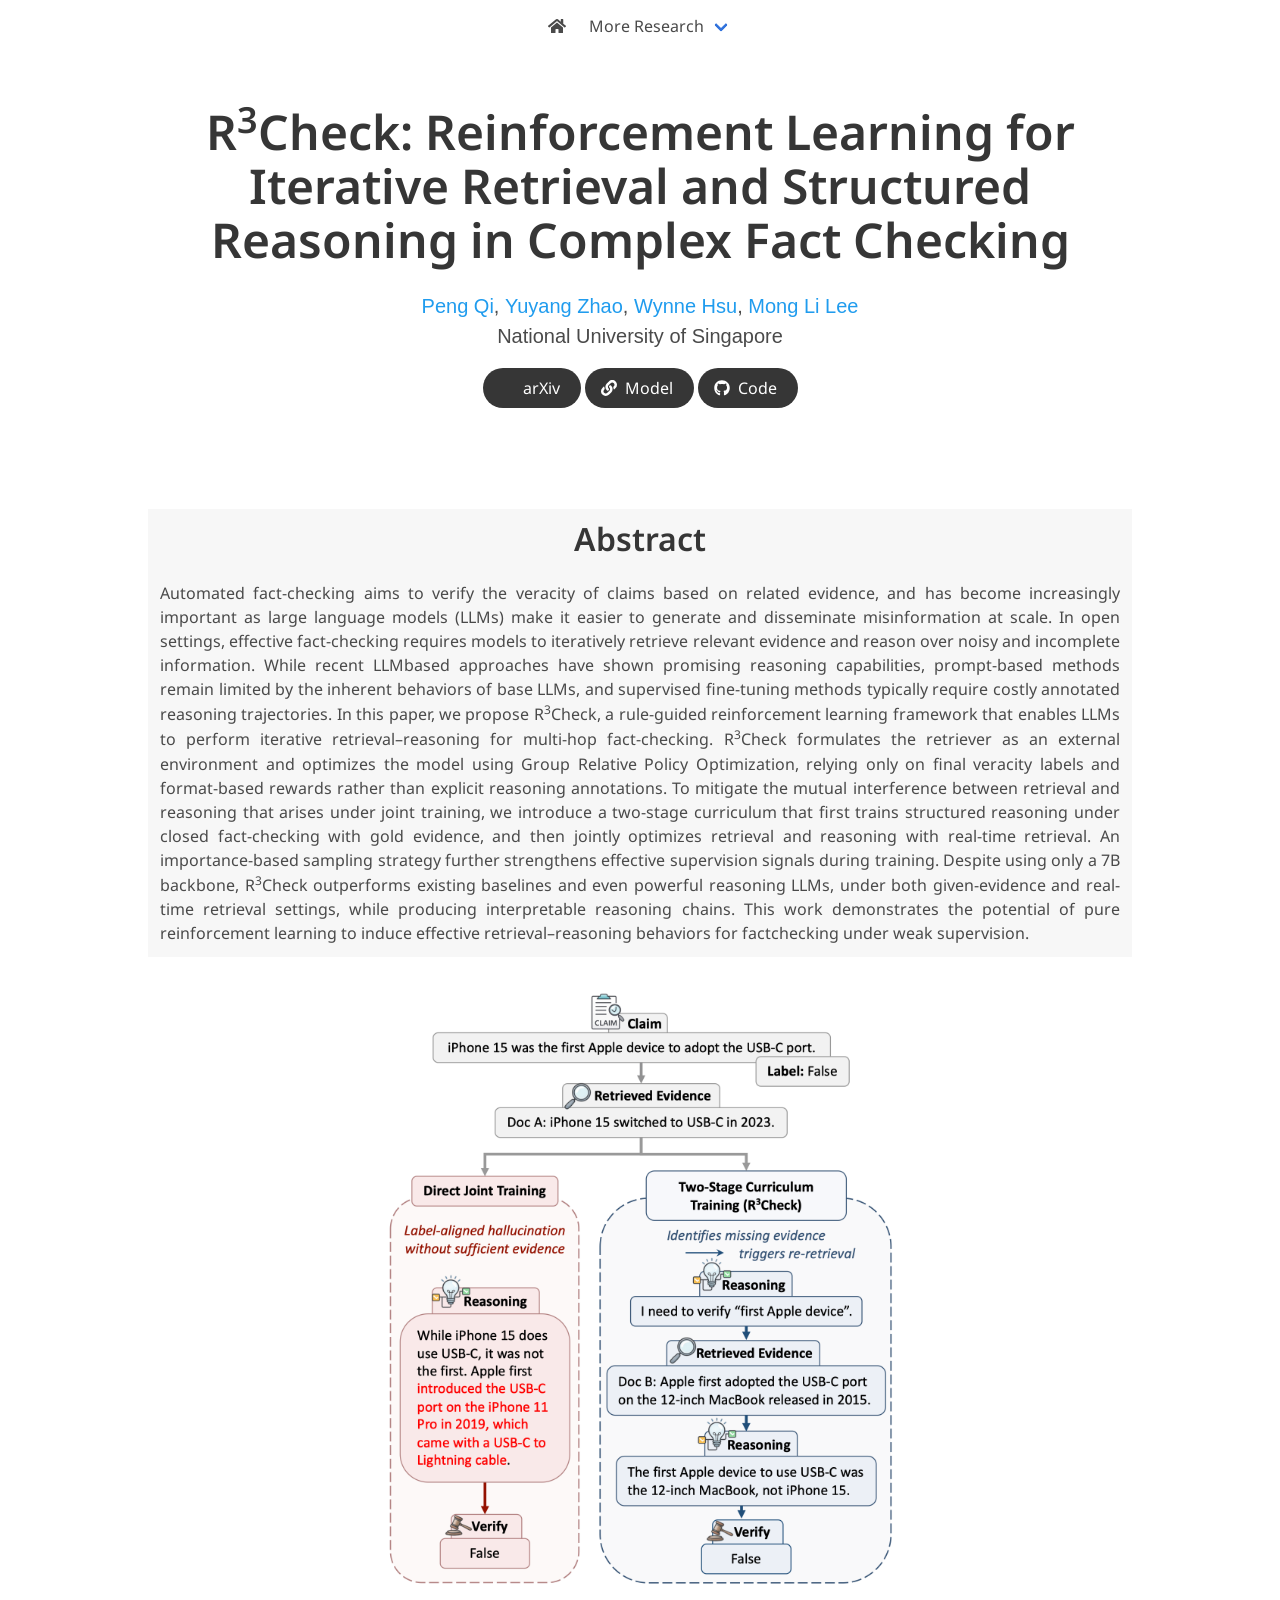
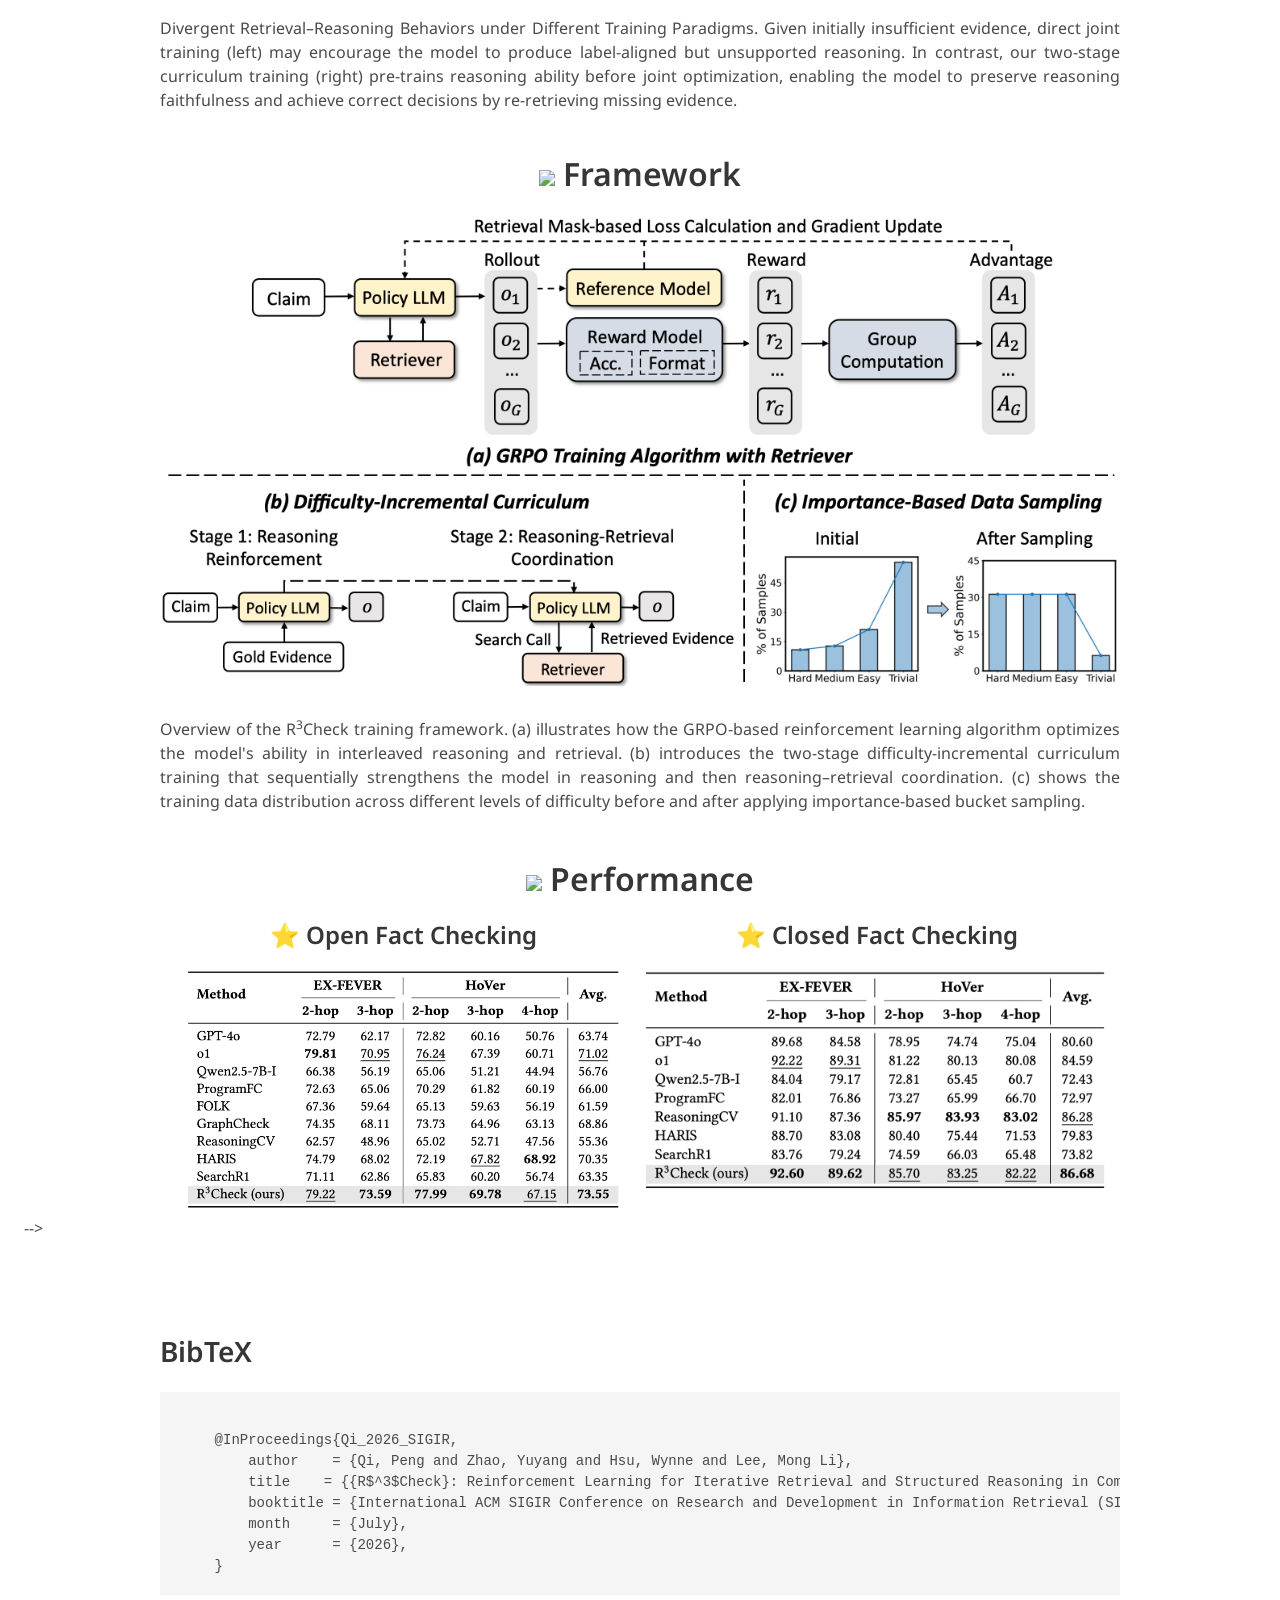
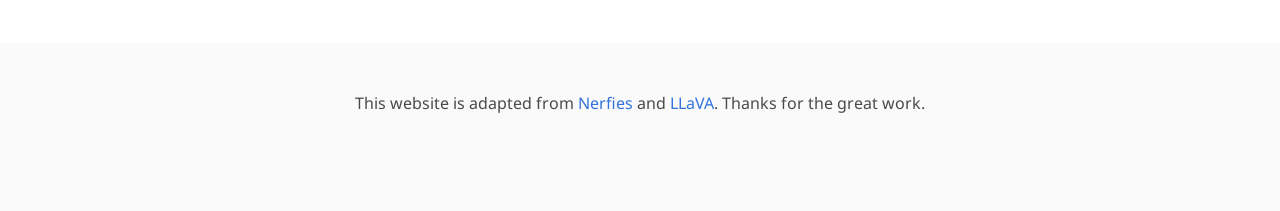
==== R3Check/index.html @ da91fb98 "add r3check" ====
<!DOCTYPE html>
<html>
<head>
  <meta charset="utf-8">
  <meta name="description"
        content="Animate124: Animating One Image to 4D Dynamic Scene.">
  <meta name="keywords" content="3D Generation, AIGC, NeRF">
  <meta name="viewport" content="width=device-width, initial-scale=1">
  <title>SNIFFER</title>

  <!-- Global site tag (gtag.js) - Google Analytics -->
  <script async src="https://www.googletagmanager.com/gtag/js?id=G-PYVRSFMDRL"></script>
  <script>
    window.dataLayer = window.dataLayer || [];

    function gtag() {
      dataLayer.push(arguments);
    }

    gtag('js', new Date());

    gtag('config', 'G-PYVRSFMDRL');
  </script>

  <link href="https://fonts.googleapis.com/css?family=Google+Sans|Noto+Sans|Castoro"
        rel="stylesheet">

  <link rel="stylesheet" href="./static/css/bulma.min.css">
  <link rel="stylesheet" href="./static/css/bulma-carousel.min.css">
  <link rel="stylesheet" href="./static/css/bulma-slider.min.css">
  <link rel="stylesheet" href="./static/css/fontawesome.all.min.css">
  <link rel="stylesheet"
        href="https://cdn.jsdelivr.net/gh/jpswalsh/academicons@1/css/academicons.min.css">
  <!-- <link rel="stylesheet" href="./static/css/style.css"> -->
  <link rel="stylesheet" href="./static/css/index.css">
  <!-- <link rel="icon" href="./static/images/favicon.svg"> -->
  <link rel="icon" href="./assets/images/panda-dance.jpg"> 
  <link href="https://fonts.googleapis.com/css?family=Roboto&display=swap" rel="stylesheet">
  <link href="https://fonts.googleapis.com/css?family=Noto+Sans|Shantell+Sans" rel="stylesheet">

  <script src="https://ajax.googleapis.com/ajax/libs/jquery/3.5.1/jquery.min.js"></script>
  <script defer src="./static/js/fontawesome.all.min.js"></script>
  <script src="./static/js/bulma-carousel.min.js"></script>
  <script src="./static/js/bulma-slider.min.js"></script>
  <script src="./static/js/index.js"></script>
  <script src="./static/js/video_comparison.js"></script>
  <link rel="icon" href="./assets/images/logo.png" type="image/x-icon">
  <script type="module" src="https://gradio.s3-us-west-2.amazonaws.com/3.27.0/gradio.js"></script>
</head>
<body>

<nav class="navbar" role="navigation" aria-label="main navigation">
  <div class="navbar-brand">
    <a role="button" class="navbar-burger" aria-label="menu" aria-expanded="false">
      <span aria-hidden="true"></span>
      <span aria-hidden="true"></span>
      <span aria-hidden="true"></span>
    </a>
  </div>
  <div class="navbar-menu">
    <div class="navbar-start" style="flex-grow: 1; justify-content: center;">
      <a class="navbar-item" href="https://pengqi.site">
      <span class="icon">
          <i class="fas fa-home"></i>
      </span>
      </a>

      <div class="navbar-item has-dropdown is-hoverable">
        <a class="navbar-link">
          More Research
        </a>
        <div class="navbar-dropdown">
          <a class="navbar-item" href="https://github.com/ICTMCG/FakeSV">
            FakeSV
          </a>
          <a class="navbar-item" href="https://github.com/ICTMCG/NEED">
            NEED
          </a>
          <a class="navbar-item" href="https://pengqi.website/Sniffer/">
            SNIFFER
          </a>
        </div>
      </div>
    </div>
  </div>
</nav>


<section class="hero">
  <div class="hero-body">
    <div class="container is-max-desktop">
      <div class="columns is-centered">
        <div class="column has-text-centered">
          <h2 class="title is-1 "> R<sup>3</sup>Check: Reinforcement Learning for Iterative Retrieval and Structured Reasoning in Complex Fact Checking </h2> 
          <div class="is-size-5 publication-authors">
            <span class="author-block">
              <a href="https://pengqi.website">Peng Qi</a>,</span>
            <span class="author-block">
              <a href="https://yuyangzhao.com/">Yuyang Zhao</a>,</span>
            <span class="author-block">
              <a href="https://www.comp.nus.edu.sg/~whsu/">Wynne Hsu</a>,
            </span>
            <span class="author-block">
              <a href="https://www.comp.nus.edu.sg/~leeml/">Mong Li Lee</a>
            </span>
          </div>

          <div class="is-size-5 publication-authors">
            <span class="author-block">National University of Singapore</span>
          </div>

          <div class="column has-text-centered">
            <div class="publication-links">
              <!-- PDF Link. -->
              <!-- <span class="link-block">
                <a href="https://arxiv.org/pdf/2311.14603"
                   class="external-link button is-normal is-rounded is-dark">
                  <span class="icon">
                      <i class="fas fa-file-pdf"></i>
                  </span>
                  <span>Paper</span>
                </a>
              </span> -->
              <span class="link-block">
                <a href="https://arxiv.org/abs/"
                   class="external-link button is-normal is-rounded is-dark">
                  <span class="icon">
                      <i class="ai ai-arxiv"></i>
                  </span>
                  <span>arXiv</span>
                </a>
              </span>
              <!-- Video Link. -->
              <!-- <span class="link-block">
                <a href="https://youtu.be/zPTZnz9nhlI" 
                   class="external-link button is-normal is-rounded is-dark">
                  <span class="icon">
                      <i class="fab fa-youtube"></i>
                  </span>
                  <span>Video</span>
                </a>
              </span> -->
              <span class="link-block">
                <a href="https://huggingface.co/MischaQI/SNIFFER" target="_blank"
                  class="external-link button is-normal is-rounded is-dark">
                  <span class="icon">
                    <!-- <i class="fas fa-share-square"></i> -->
                    <i class="fa fa-link"></i>
                  </span>
                  <span>Model</span>
                </a>
              </span>
              <!-- <span class="link-block">
                <a href="https://github.com/MischaQI/Sniffer" target="_blank"
                  class="external-link button is-normal is-rounded is-dark">
                  <span class="icon">
                    <i class="fas fa-share-square"></i> -->
                    <!-- <i class="fab fa-github"></i>
                  </span>
                  <span>Code</span>
                </a>
              </span> -->
              <!-- Code Link. -->
              <span class="link-block">
                <a href="https://github.com/MischaQI/r3check"
                   class="external-link button is-normal is-rounded is-dark">
                  <span class="icon">
                      <i class="fab fa-github"></i>
                  </span>
                  <span>Code</span>
                  </a>
              </span>
              <!-- <span class="link-block">
                <a href="https://huggingface.co/datasets/liuhaotian/LLaVA-Instruct-150K" target="_blank"
                  class="external-link button is-normal is-rounded is-dark">
                  <span class="icon">
                    <i class="fas fa-database"></i>
                  </span>
                  <span>Dataset</span>
                </a>
              </span> -->

            </div>

          </div>
        </div>
      </div>
    </div>
  </div>
</section>

<!-- <section class="hero teaser">
  <div class="container is-max-desktop">
    <div class="hero-body">
      <h4 class="subtitle has-text-centered">
        🔥<span style="color: #ff3860">[NEW!]</span> LLaVA-1.5 achieves SoTA on 11 benchmarks, with just simple modifications to the original LLaVA, utilizes all public data, completes training in ~1 day on a single 8-A100 node, and surpasses methods that use billion-scale data.
        <br><br>
        LLaVA represents a novel end-to-end trained large multimodal model that combines a vision encoder and Vicuna
        for general-purpose visual and language understanding,
        achieving impressive chat capabilities mimicking spirits of the multimodal GPT-4 and setting a new state-of-the-art accuracy on Science QA.
      </h4>
    </div>
  </div>
</section> -->

<!-- <section class="section"  style="background-color:#efeff081">
  <div class="container is-max-desktop" id="gradio">
    <gradio-app src="https://llava.hliu.cc"></gradio-app>
  </div>
</section> -->


<section class="section" >
  <div class="container is-max-desktop">
    <!-- Abstract. -->
    <div class="columns is-centered has-text-centered" style="background-color:#efeff081">
      <!-- <div class="column is-four-fifths"> -->
        <div class="column">
        <h2 class="title is-3">Abstract</h2>
        <div class="content has-text-justified">
          Automated fact-checking aims to verify the veracity of claims based on related evidence, and has become increasingly important as large language models (LLMs) make it easier to generate and disseminate misinformation at scale. In open settings, effective fact-checking requires models to iteratively retrieve relevant evidence and reason over noisy and incomplete information. While recent LLMbased approaches have shown promising reasoning capabilities, prompt-based methods remain limited by the inherent behaviors of base LLMs, and supervised fine-tuning methods typically require costly annotated reasoning trajectories. In this paper, we propose R<sup>3</sup>Check, a rule-guided reinforcement learning framework that enables LLMs to perform iterative retrieval–reasoning for multi-hop fact-checking. R<sup>3</sup>Check formulates the retriever as an external environment and optimizes the model using Group Relative Policy Optimization, relying only on final veracity labels and format-based rewards rather than explicit reasoning annotations. To mitigate the mutual interference between retrieval and reasoning that arises under joint training, we introduce a two-stage curriculum that first trains structured reasoning under closed fact-checking with gold evidence, and then jointly optimizes retrieval and reasoning with real-time retrieval. An importance-based sampling strategy further strengthens effective supervision signals during training. Despite using only a 7B backbone, R<sup>3</sup>Check outperforms existing baselines and even powerful reasoning LLMs, under both given-evidence and real-time retrieval settings, while producing interpretable reasoning chains. This work demonstrates the potential of pure reinforcement learning to induce effective retrieval–reasoning behaviors for factchecking under weak supervision.
        </div>
      </div>
    </div>
    <!--/ Abstract. -->
</section>


<section>
  <div class="container is-max-desktop">
    <!-- Framework. -->
    <div class="columns is-centered has-text-centered">
      <div class="column">
        <!-- <h2 class="title is-3"><img id="painting_icon" width="3%" src="https://cdn-icons-png.flaticon.com/512/5379/5379860.png"> Framework</h2> -->
        <!-- <h2 class="title is-3">Framework</h2> -->
        <div class="content has-text-centered">
          <img src="assets/images/teaser.png" width="512">
        </div>
        <div class="content has-text-justified">
          Divergent Retrieval–Reasoning Behaviors under Different Training Paradigms. Given initially insufficient evidence, direct joint training (left) may encourage the model to produce label-aligned but unsupported reasoning. In contrast, our two-stage curriculum training (right) pre-trains reasoning ability before joint optimization, enabling the model to preserve reasoning faithfulness and achieve correct decisions by re-retrieving missing evidence.
        </div>
      </div>
    </div>
  </div>
</section>


<section style="margin-top: 2rem;">
  <div class="container is-max-desktop">
    <!-- Framework. -->
    <div class="columns is-centered has-text-centered">
      <div class="column">
        <h2 class="title is-3"><img id="painting_icon" width="3%" src="https://cdn-icons-png.flaticon.com/512/5379/5379860.png"> Framework</h2>
        <!-- <h2 class="title is-3">Framework</h2> -->
        <div class="content has-text-centered">
          <img src="assets/images/framework.png" width="1024">
        </div>
        <div class="content has-text-justified">
          Overview of the R<sup>3</sup>Check training framework. (a) illustrates how the GRPO-based reinforcement learning algorithm optimizes the model's ability in interleaved reasoning and retrieval. (b) introduces the two-stage difficulty-incremental curriculum training that sequentially strengthens the model in reasoning and then reasoning–retrieval coordination. (c) shows the training data distribution across different levels of difficulty before and after applying importance-based bucket sampling.
        </div>
      </div>
    </div>
  </div>
</section>



<section class="section">
  <div class="columns is-centered has-text-centered">
      <div class="column is-six-fifths">
        <h2 class="title is-3"><img id="painting_icon" width="3%" src="https://cdn-icons-png.flaticon.com/512/3515/3515174.png"> Performance</h2>
      </div>
    </div>
    <div class="columns is-centered" style="margin-left: -0.75rem; margin-right: -0.75rem; column-gap: 10rem;">
      <!-- Set 1 -->
      <div class="column is-3">
        <div class="has-text-centered">
          <h2 class="title is-4">⭐️ Open Fact Checking</h2>
        </div>
        <div class="columns is-vcentered is-centered"  style="margin-top: .3rem;">
          <div class="column is-narrow has-text-centered">
            <img src="assets/images/open.png" style="width: auto; max-width: 27%;">
          </div>
        </div>
      </div>

      <!-- Set 2 -->
      <div class="column is-3">
        <div class="has-text-centered">
          <h2 class="title is-4">⭐️ Closed Fact Checking</h2>
        </div>
        <div class="columns is-centered"  style="margin-top: .2rem;">
          <div class="column is-narrow has-text-centered">
            <img src="assets/images/gold.png" style="width: auto; max-width: 40%;">
          </div>
        </div>
      </div>
      <!-- Set 3 -->
      <!-- <div class="column is-3">
        <div class="has-text-centered">
          <h2 class="title is-4">⭐️ Distinct Retrieval Patterns</h2>
        </div>
        <div class="columns is-centered" style="margin-top: .1rem;">
          <div class="column is-narrow has-text-centered">
            <img src="assets/images/patterns.png" style="width: auto; max-width: 30%;">
          </div>
        </div>
        <!-- <div>
          <h2 class="text">Results of human evaluation. SNIFFER's explanations changed users' opinions in 87% of the judgments for initially unrecognized misinformation and increased users' confidence in 42% for initially recognized misinformation.</h2>
        </div> -->
      </div> -->
    </div>
</section>


<section class="section" id="BibTeX">
  <div class="container is-max-desktop content">
    <h2 class="title">BibTeX</h2>
    <pre><code>
    @InProceedings{Qi_2026_SIGIR,
        author    = {Qi, Peng and Zhao, Yuyang and Hsu, Wynne and Lee, Mong Li},
        title    = {{R$^3$Check}: Reinforcement Learning for Iterative Retrieval and Structured Reasoning in Complex Fact Checking},
        booktitle = {International ACM SIGIR Conference on Research and Development in Information Retrieval (SIGIR)},
        month     = {July},
        year      = {2026},
    }
</code></pre>
  </div>
</section>


<footer class="footer">
  <div class="container">
    <!-- <div class="content has-text-centered">
      <a class="icon-link"
         href="">
        <i class="fas fa-file-pdf"></i>
      </a>
      <a class="icon-link" href="https://github.com/HeliosZhao/Animate124" class="external-link" disabled>
        <i class="fab fa-github"></i>
      </a>
    </div> -->
    <div class="columns is-centered">
      <div class="column is-8">
        <div class="content has-text-centered">
          <p>
            This website is adapted from  <a href="https://github.com/nerfies/nerfies.github.io">Nerfies</a> and <a href="https://llava-vl.github.io">LLaVA</a>. Thanks for the great work.
          </p>
        </div>
      </div>
    </div>
  </div>
</footer>

</body>
</html>
---- R3Check/static/css/index.css ----
body {
  font-family: 'Noto Sans', sans-serif;
}


.footer .icon-link {
    font-size: 25px;
    color: #000;
}

.link-block a {
    margin-top: 5px;
    margin-bottom: 5px;
}

.dnerf {
  font-variant: small-caps;
}


.teaser .hero-body {
  padding-top: 0;
  padding-bottom: 3rem;
}

.teaser {
  font-family: 'Google Sans', sans-serif;
}


.publication-title {
}

.publication-banner {
  max-height: parent;

}

.publication-banner video {
  position: relative;
  left: auto;
  top: auto;
  transform: none;
  object-fit: fit;
}

.publication-header .hero-body {
}

.publication-title {
    font-family: 'Google Sans', sans-serif;
}

.publication-authors {
    font-family: 'Google Sans', sans-serif;
}

.publication-venue {
    color: #555;
    width: fit-content;
    font-weight: bold;
}

.publication-awards {
    color: #ff3860;
    width: fit-content;
    font-weight: bolder;
}

.publication-authors {
}

.publication-authors a {
   color: hsl(204, 86%, 53%) !important;
}

.publication-authors a:hover {
    text-decoration: underline;
}

.author-block {
  display: inline-block;
}

.publication-banner img {
}

.publication-authors {
  /*color: #4286f4;*/
}

.publication-video {
    position: relative;
    width: 100%;
    height: 0;
    padding-bottom: 56.25%;

    overflow: hidden;
    border-radius: 10px !important;
}

.publication-video iframe {
    position: absolute;
    top: 0;
    left: 0;
    width: 100%;
    height: 100%;
}

.publication-body img {
}

.results-carousel {
  overflow: hidden;
}

.results-carousel .item {
  margin: 5px;
  overflow: hidden;
  border: 1px solid #bbb;
  border-radius: 10px;
  padding: 0;
  font-size: 0;
}

.results-carousel video {
  margin: 0;
}


.interpolation-panel {
  background: #f5f5f5;
  border-radius: 10px;
}

.interpolation-panel .interpolation-image {
  width: 100%;
  border-radius: 5px;
}

.interpolation-video-column {
}

.interpolation-panel .slider {
  margin: 0 !important;
}

.interpolation-panel .slider {
  margin: 0 !important;
}

#interpolation-image-wrapper {
  width: 100%;
}
#interpolation-image-wrapper img {
  border-radius: 5px;
}


.caption {
  display: inline-block;
  background-color: white;
  color: black;
  padding: 10px 20px;
  border-radius: 10px;
  /* box-shadow: 0 4px 8px rgba(0, 0, 0, 0.1); */
  font-size: 0.9em;
  margin-top: -20px;
  margin-bottom: 0px;
  border: 1px solid #ddd;
  font-family: Shantell Sans,serif;
  font-weight: bold;
}

.reduced-margin {
  margin-left: -20px; /* Adjust as needed */
  margin-right: -20px; /* Adjust as needed */
}
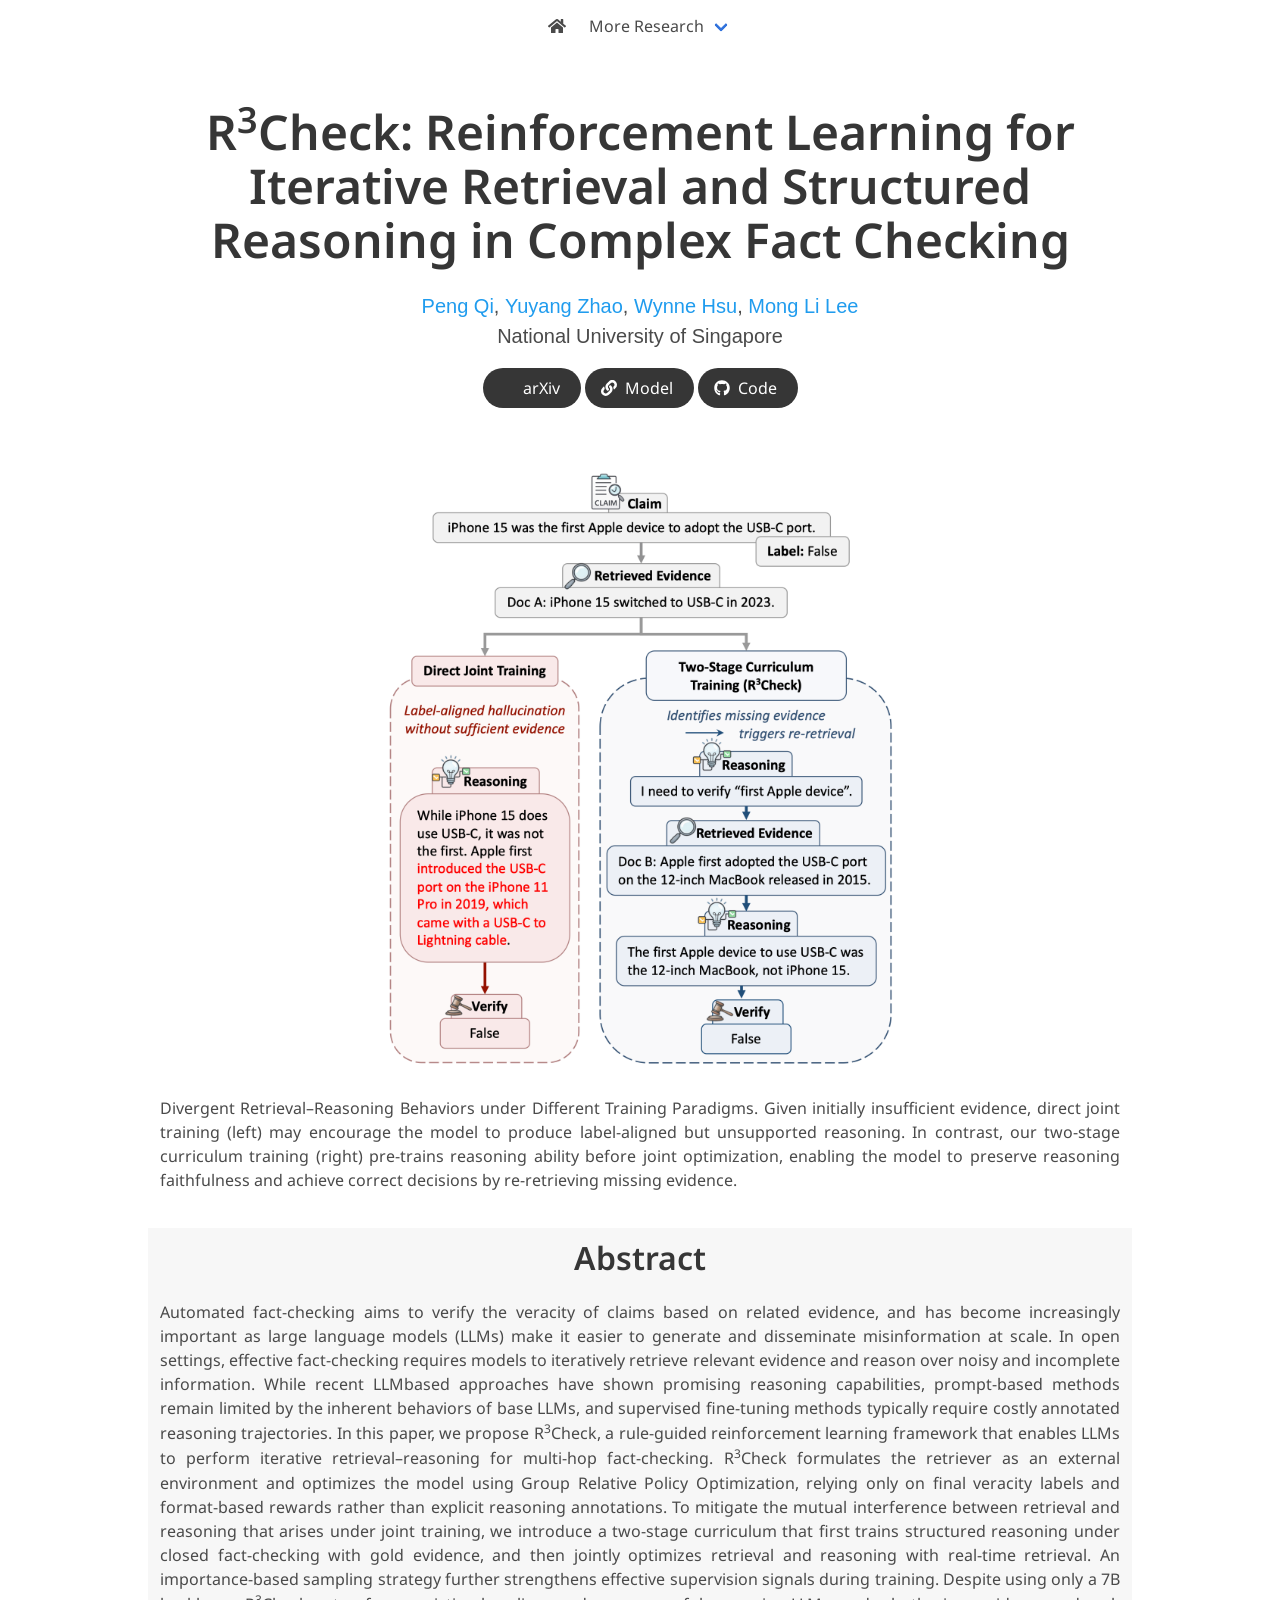
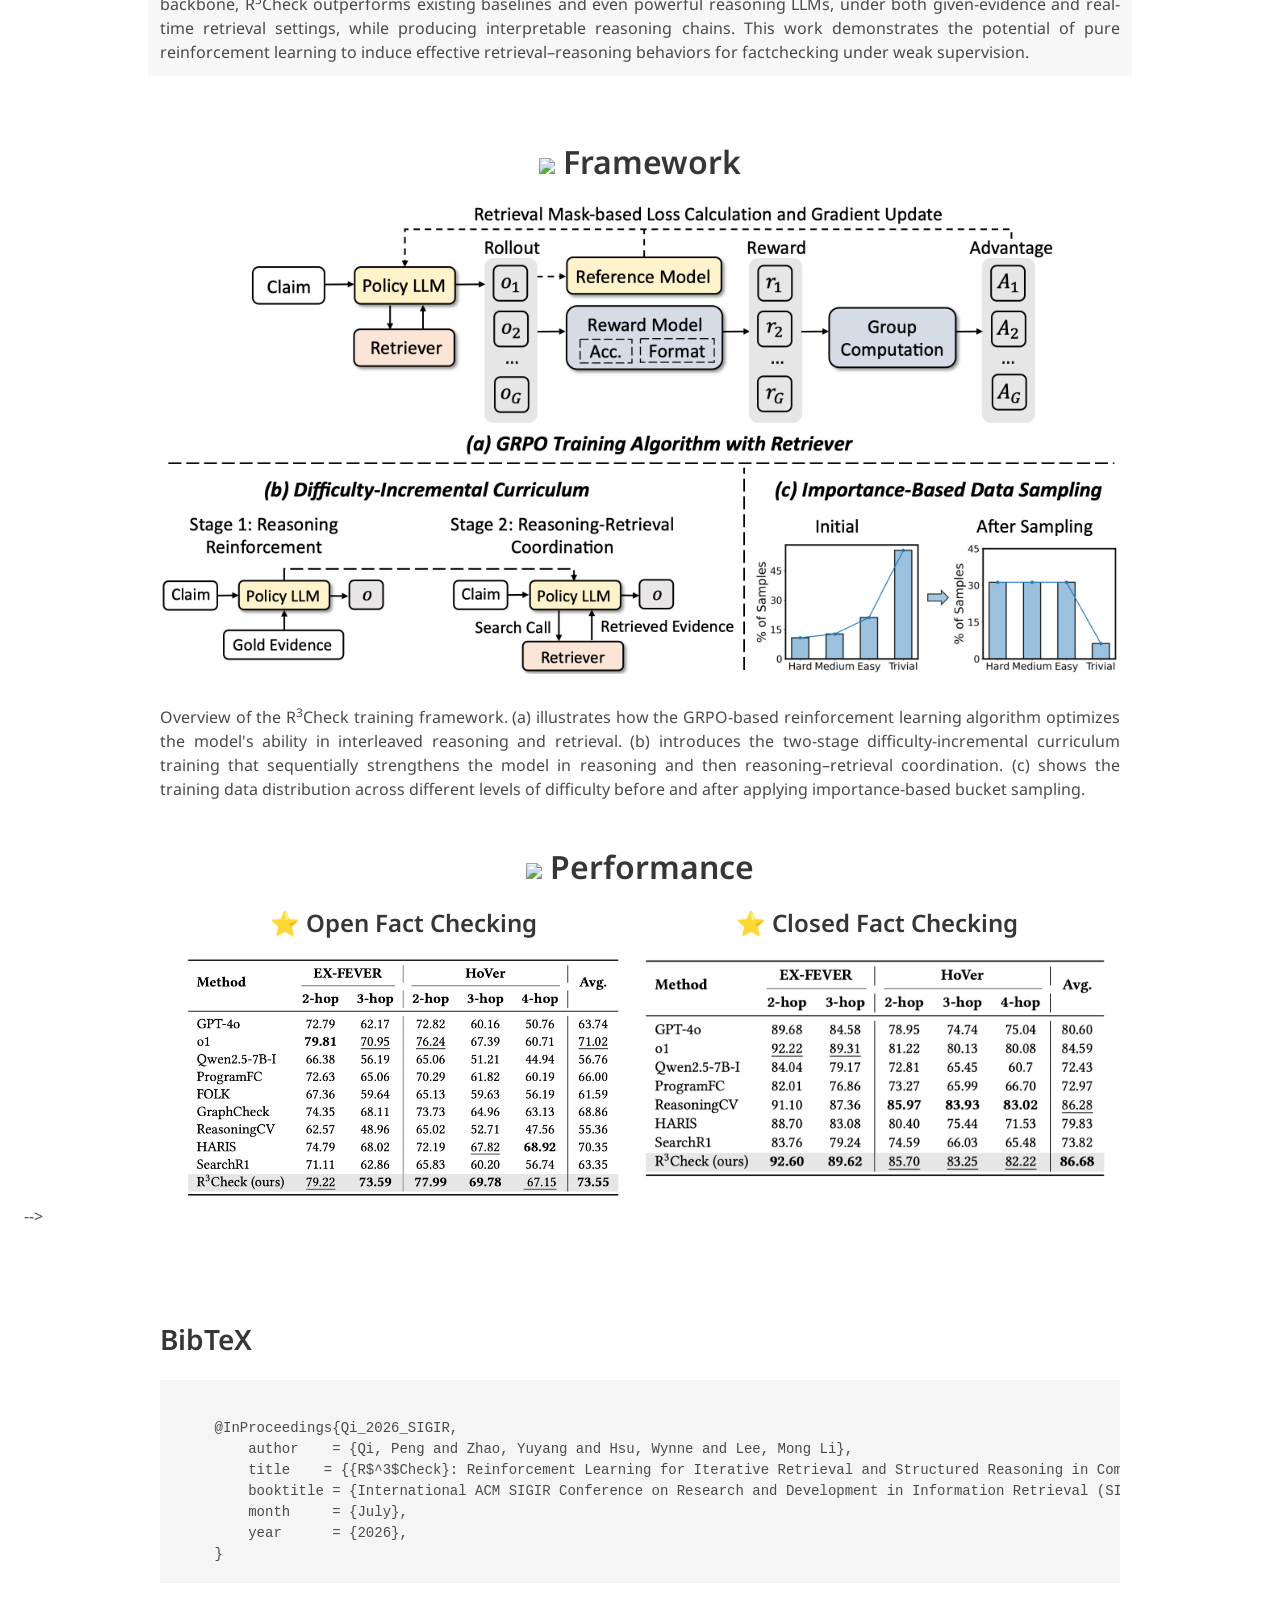
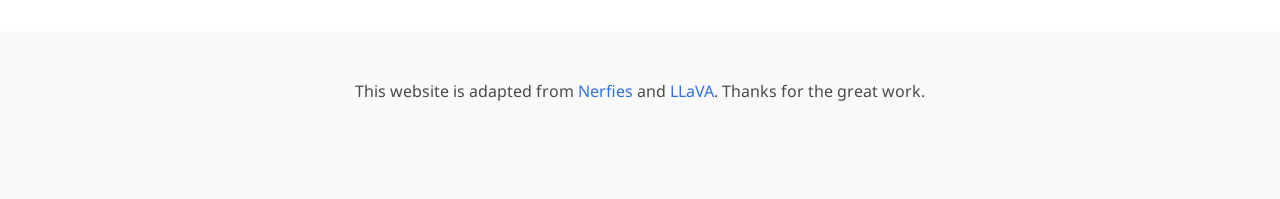
==== commit f8213a2d: "update" ====
--- a/R3Check/index.html
+++ b/R3Check/index.html
@@ -210,6 +210,24 @@
 </section> -->
 
 
+<section>
+  <div class="container is-max-desktop">
+    <!-- Framework. -->
+    <div class="columns is-centered has-text-centered">
+      <div class="column">
+        <!-- <h2 class="title is-3"><img id="painting_icon" width="3%" src="https://cdn-icons-png.flaticon.com/512/5379/5379860.png"> Framework</h2> -->
+        <!-- <h2 class="title is-3">Framework</h2> -->
+        <div class="content has-text-centered">
+          <img src="assets/images/teaser.png" width="512">
+        </div>
+        <div class="content has-text-justified">
+          Divergent Retrieval–Reasoning Behaviors under Different Training Paradigms. Given initially insufficient evidence, direct joint training (left) may encourage the model to produce label-aligned but unsupported reasoning. In contrast, our two-stage curriculum training (right) pre-trains reasoning ability before joint optimization, enabling the model to preserve reasoning faithfulness and achieve correct decisions by re-retrieving missing evidence.
+        </div>
+      </div>
+    </div>
+  </div>
+</section>
+
 <section class="section" >
   <div class="container is-max-desktop">
     <!-- Abstract. -->
@@ -226,23 +244,7 @@
 </section>
 
 
-<section>
-  <div class="container is-max-desktop">
-    <!-- Framework. -->
-    <div class="columns is-centered has-text-centered">
-      <div class="column">
-        <!-- <h2 class="title is-3"><img id="painting_icon" width="3%" src="https://cdn-icons-png.flaticon.com/512/5379/5379860.png"> Framework</h2> -->
-        <!-- <h2 class="title is-3">Framework</h2> -->
-        <div class="content has-text-centered">
-          <img src="assets/images/teaser.png" width="512">
-        </div>
-        <div class="content has-text-justified">
-          Divergent Retrieval–Reasoning Behaviors under Different Training Paradigms. Given initially insufficient evidence, direct joint training (left) may encourage the model to produce label-aligned but unsupported reasoning. In contrast, our two-stage curriculum training (right) pre-trains reasoning ability before joint optimization, enabling the model to preserve reasoning faithfulness and achieve correct decisions by re-retrieving missing evidence.
-        </div>
-      </div>
-    </div>
-  </div>
-</section>
+
 
 
 <section style="margin-top: 2rem;">
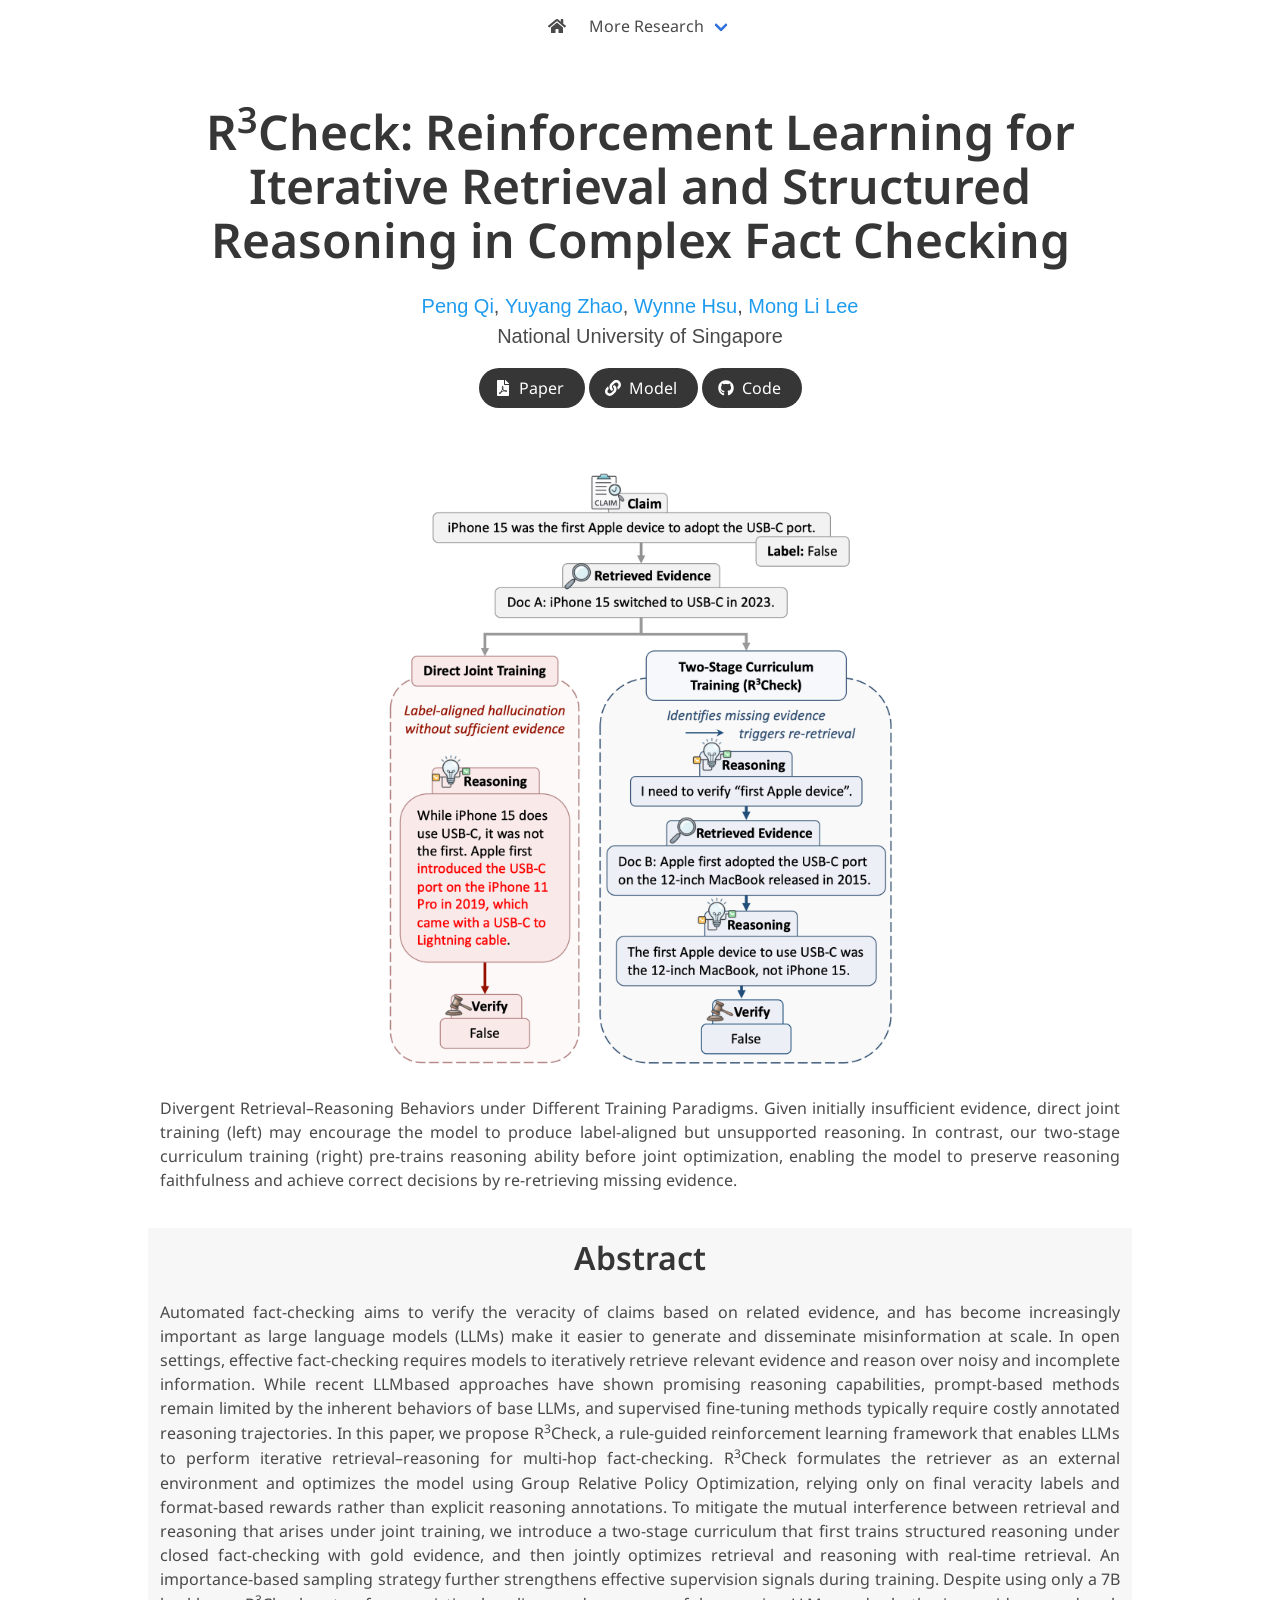
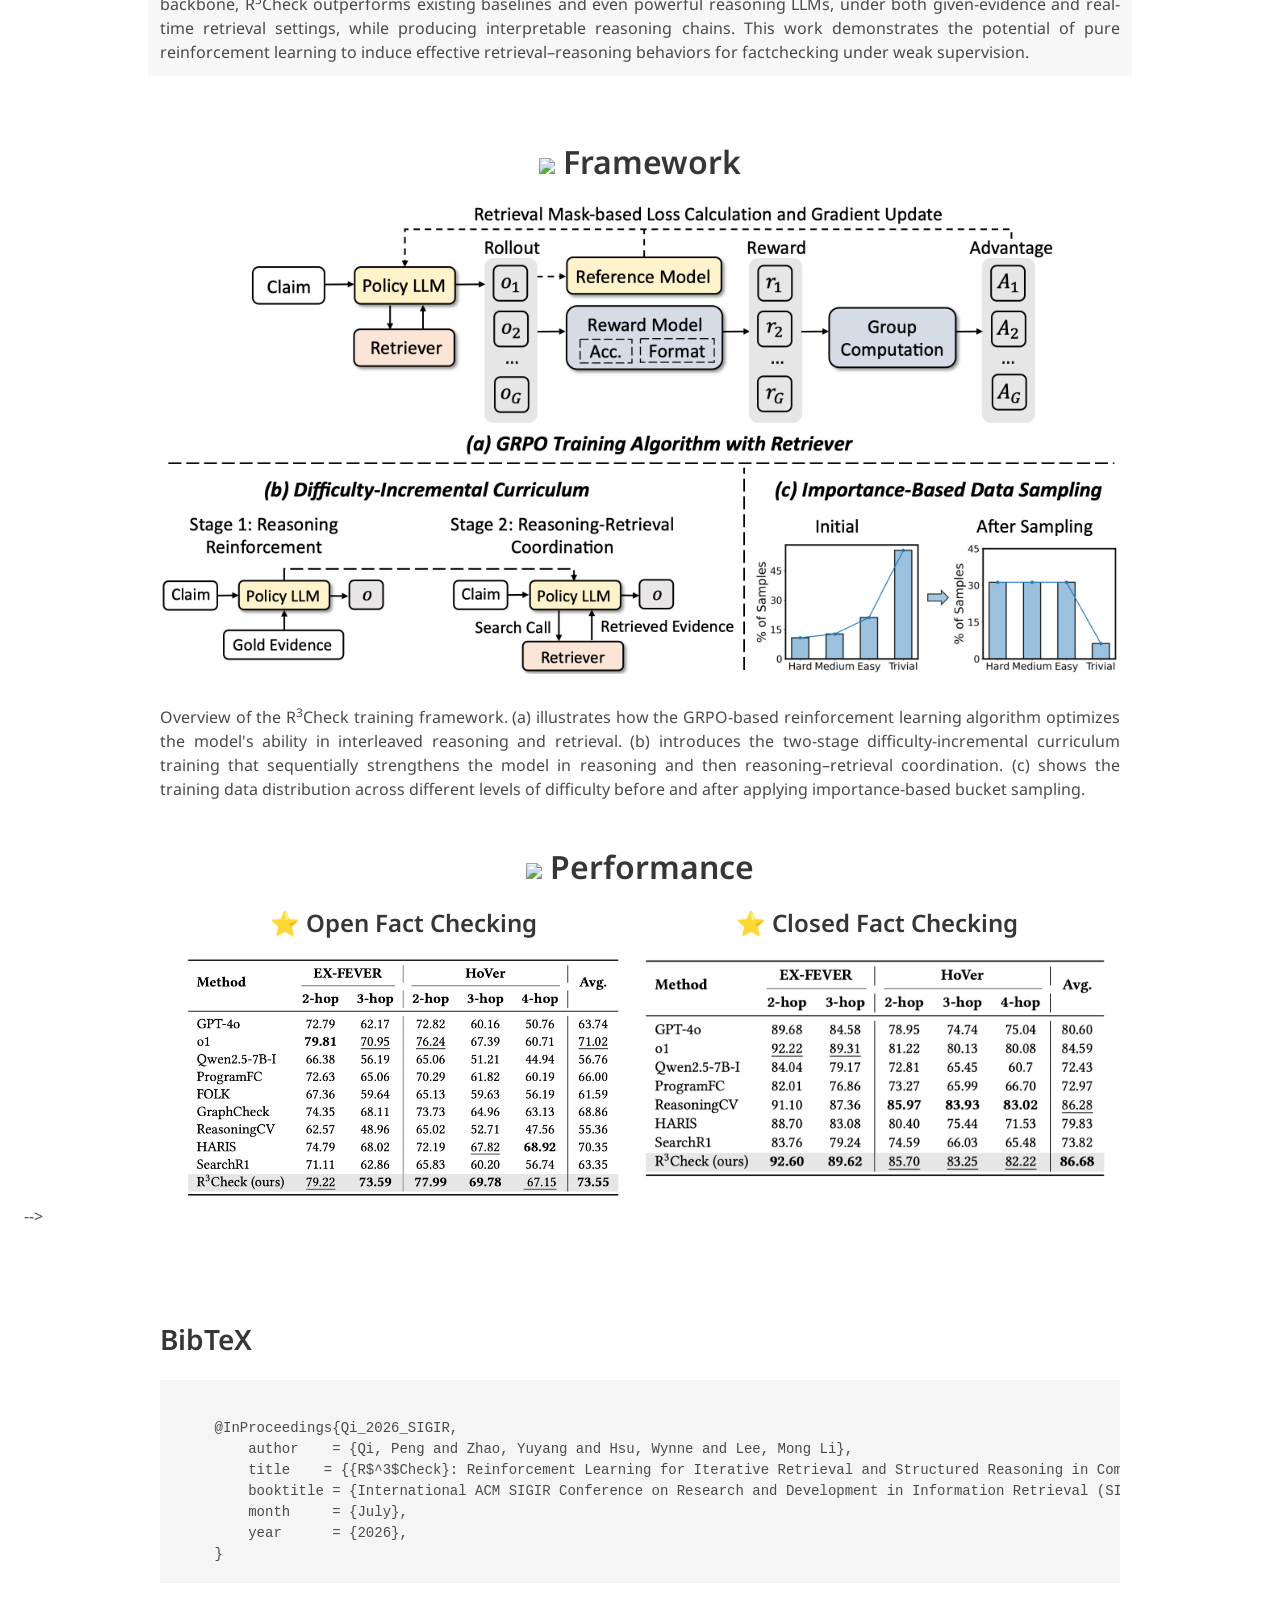
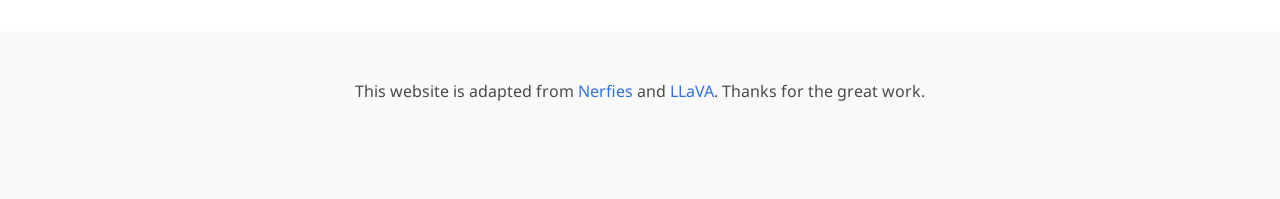
==== commit be1b8068: "add r3check paper link" ====
--- a/R3Check/index.html
+++ b/R3Check/index.html
@@ -6,7 +6,7 @@
         content="Animate124: Animating One Image to 4D Dynamic Scene.">
   <meta name="keywords" content="3D Generation, AIGC, NeRF">
   <meta name="viewport" content="width=device-width, initial-scale=1">
-  <title>SNIFFER</title>
+  <title>R3Check</title>
 
   <!-- Global site tag (gtag.js) - Google Analytics -->
   <script async src="https://www.googletagmanager.com/gtag/js?id=G-PYVRSFMDRL"></script>
@@ -112,16 +112,16 @@
           <div class="column has-text-centered">
             <div class="publication-links">
               <!-- PDF Link. -->
+              <span class="link-block">
+                <a href="https://dl.acm.org/doi/10.1145/3805712.3809601"
+                   class="external-link button is-normal is-rounded is-dark">
+                  <span class="icon">
+                      <i class="fas fa-file-pdf"></i>
+                  </span>
+                  <span>Paper</span>
+                </a>
+              </span>
               <!-- <span class="link-block">
-                <a href="https://arxiv.org/pdf/2311.14603"
-                   class="external-link button is-normal is-rounded is-dark">
-                  <span class="icon">
-                      <i class="fas fa-file-pdf"></i>
-                  </span>
-                  <span>Paper</span>
-                </a>
-              </span> -->
-              <span class="link-block">
                 <a href="https://arxiv.org/abs/"
                    class="external-link button is-normal is-rounded is-dark">
                   <span class="icon">
@@ -129,7 +129,7 @@
                   </span>
                   <span>arXiv</span>
                 </a>
-              </span>
+              </span> -->
               <!-- Video Link. -->
               <!-- <span class="link-block">
                 <a href="https://youtu.be/zPTZnz9nhlI" 
